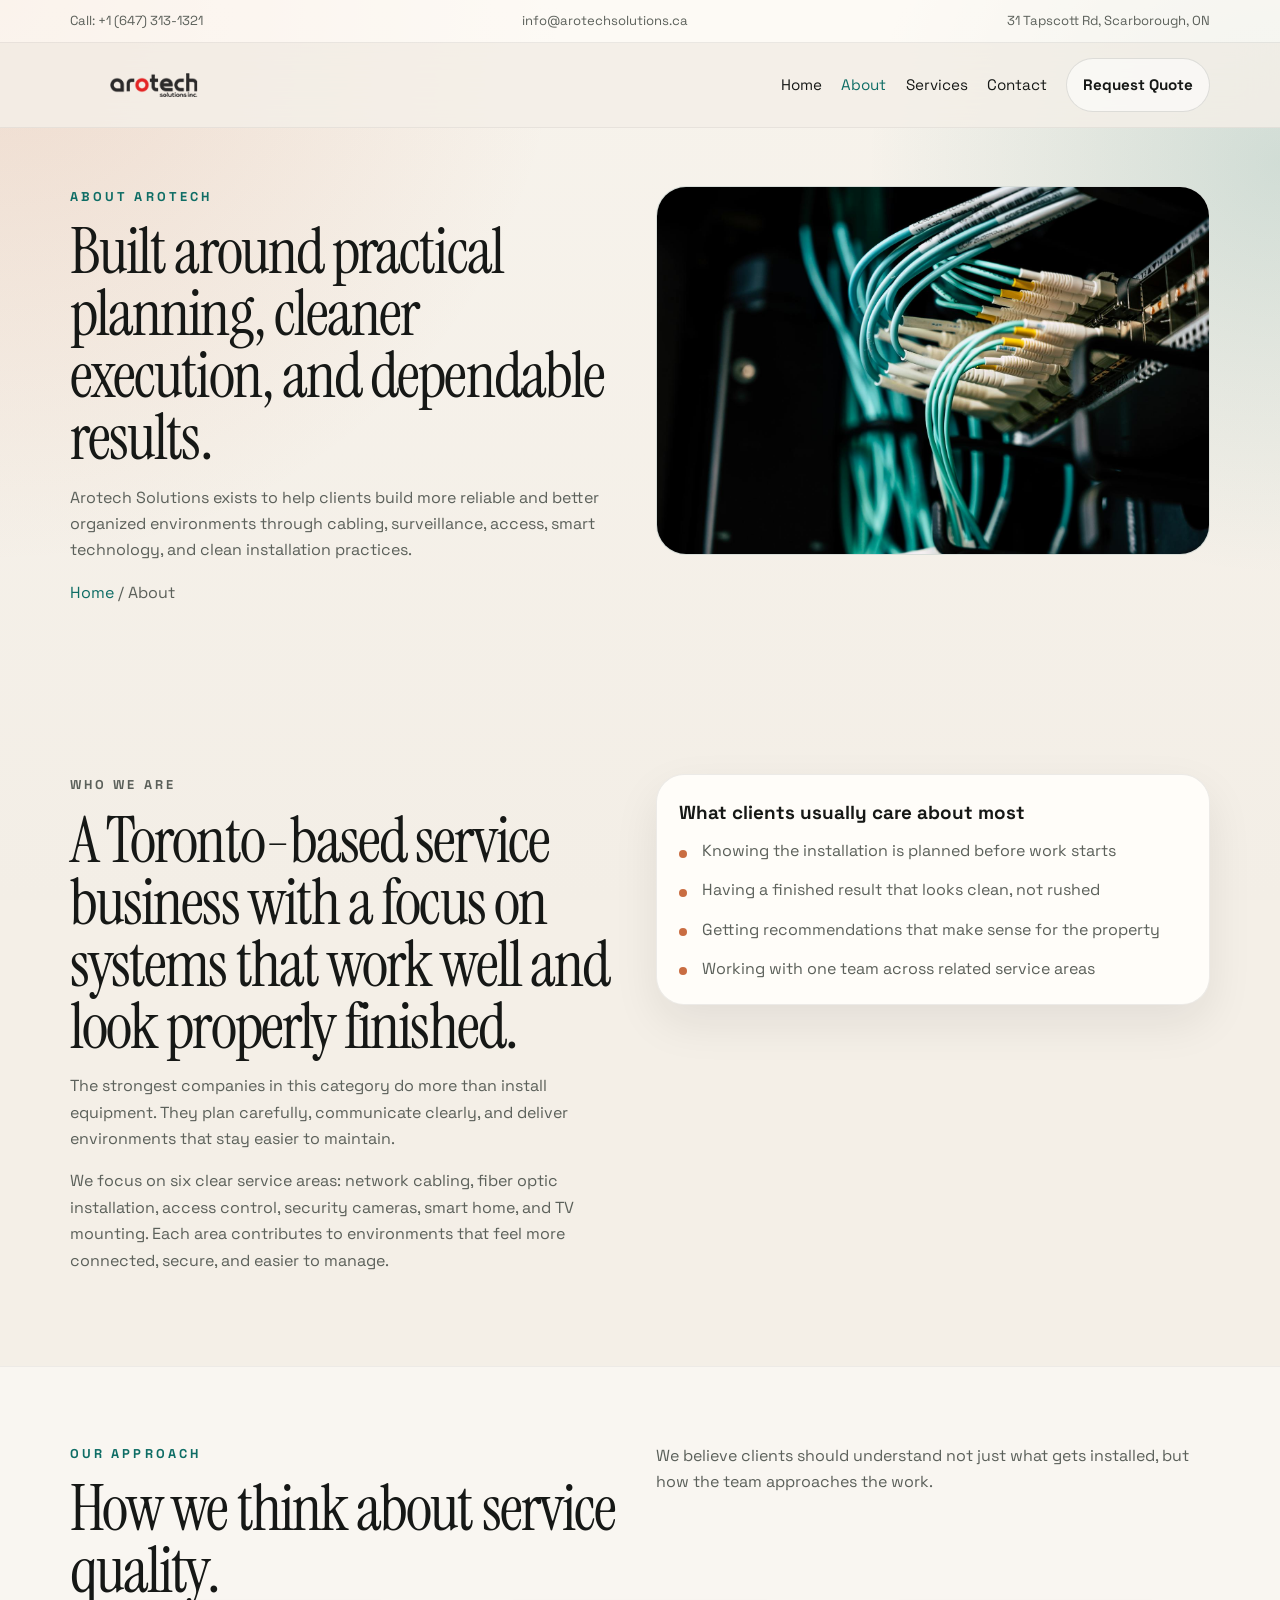
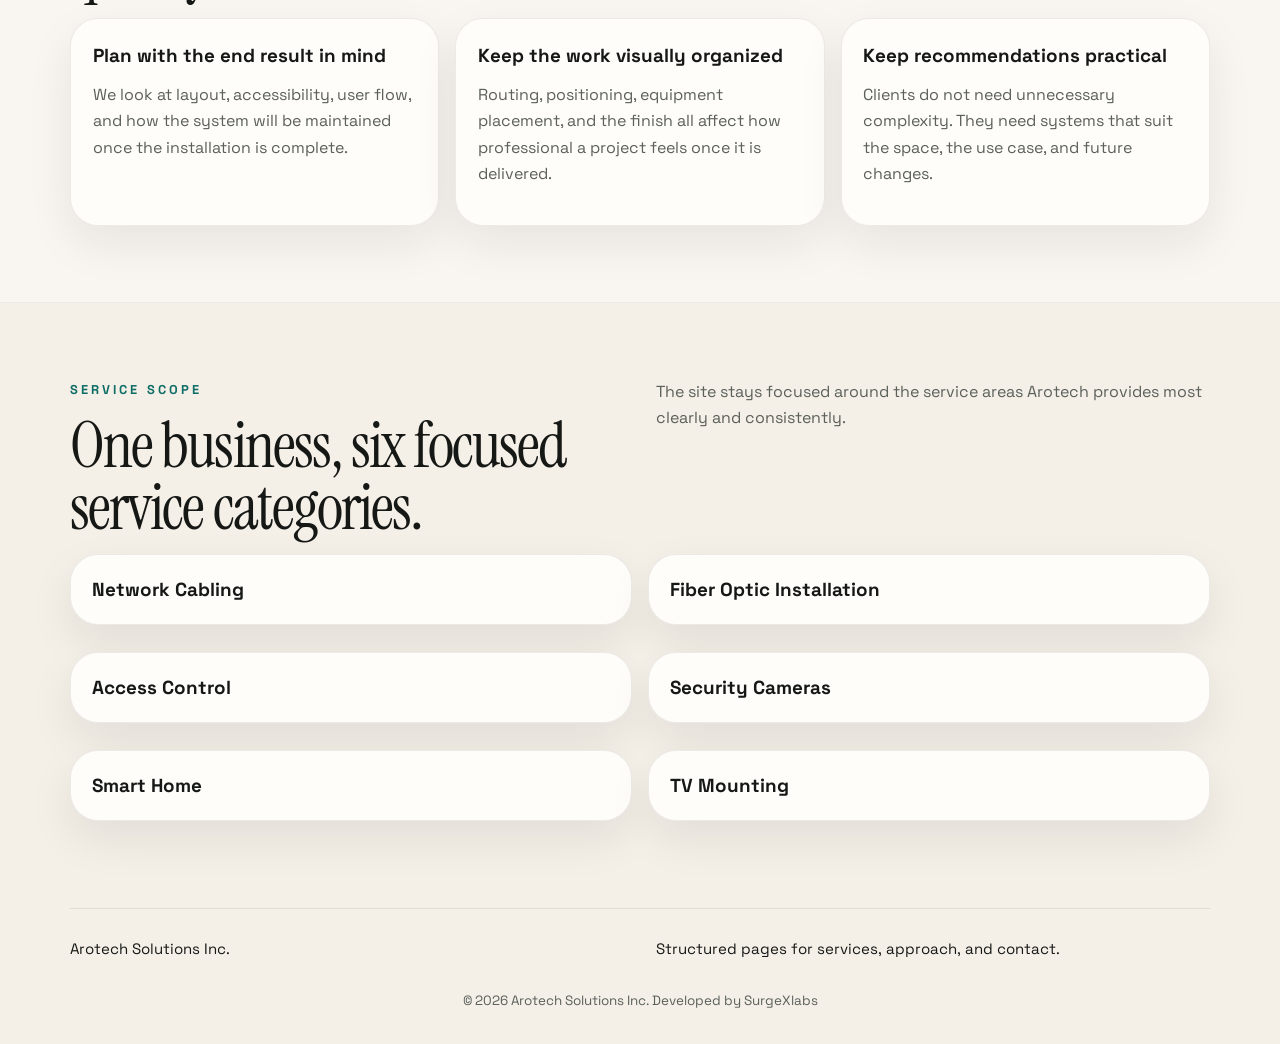
==== about.html @ 716cf745 "Initial site publish" ====
<!DOCTYPE html>
<html lang="en">
<head>
    <meta charset="UTF-8">
    <meta name="viewport" content="width=device-width, initial-scale=1.0">
    <title>About | Arotech Solutions</title>
    <meta name="description" content="Learn about Arotech Solutions, our service approach, and how we deliver structured cabling, security, and smart installation solutions.">
    <link rel="icon" href="/assets/images/favicon.svg" type="image/svg+xml">
    <link rel="preconnect" href="https://fonts.googleapis.com">
    <link rel="preconnect" href="https://fonts.gstatic.com" crossorigin>
    <link href="https://fonts.googleapis.com/css2?family=Instrument+Serif:ital@0;1&family=Space+Grotesk:wght@400;500;700&display=swap" rel="stylesheet">
    <link rel="stylesheet" href="/assets/css/styles.css">
</head>
<body>
    <div class="site-bg" aria-hidden="true"></div>
    <div class="utility-bar">
        <div class="container utility-row">
            <a href="tel:+16473131321">Call: +1 (647) 313-1321</a>
            <a href="mailto:info@arotechsolutions.ca">info@arotechsolutions.ca</a>
            <span>31 Tapscott Rd, Scarborough, ON</span>
        </div>
    </div>
    <header class="site-header">
        <div class="container header-row">
            <a class="brand" href="/index.html"><img src="/assets/images/logo.png" alt="Arotech Solutions logo"></a>
            <button class="nav-toggle" type="button" aria-expanded="false" aria-controls="site-nav" aria-label="Toggle navigation"><span></span><span></span></button>
            <nav class="site-nav" id="site-nav">
                <a href="/index.html">Home</a>
                <a href="/about.html" aria-current="page">About</a>
                <a href="/services.html">Services</a>
                <a href="/contact.html">Contact</a>
                <a class="button button-small button-ghost" href="tel:+16473131321">Request Quote</a>
            </nav>
        </div>
    </header>
    <main>
        <section class="page-hero section reveal">
            <div class="container page-hero-grid">
                <div>
                    <p class="eyebrow">About Arotech</p>
                    <h1>Built around practical planning, cleaner execution, and dependable results.</h1>
                    <p class="hero-text">Arotech Solutions exists to help clients build more reliable and better organized environments through cabling, surveillance, access, smart technology, and clean installation practices.</p>
                    <p class="breadcrumb"><a href="/index.html">Home</a> / About</p>
                </div>
                <figure class="page-hero-media reveal-card">
                    <img src="/assets/images/hero-network.jpg" alt="Technician environment showing structured network hardware">
                </figure>
            </div>
        </section>

        <section class="section reveal">
            <div class="container detail-grid">
                <div class="content-block">
                    <p class="eyebrow">Who We Are</p>
                    <h2>A Toronto-based service business with a focus on systems that work well and look properly finished.</h2>
                    <p>
                        The strongest companies in this category do more than install equipment. They plan carefully, communicate clearly, and deliver environments that stay easier to maintain.
                    </p>
                    <p>
                        We focus on six clear service areas: network cabling, fiber optic installation, access control, security cameras, smart home, and TV mounting.
                        Each area contributes to environments that feel more connected, secure, and easier to manage.
                    </p>
                </div>
                <div class="stack-card reveal-card">
                    <h3>What clients usually care about most</h3>
                    <ul class="checklist">
                        <li>Knowing the installation is planned before work starts</li>
                        <li>Having a finished result that looks clean, not rushed</li>
                        <li>Getting recommendations that make sense for the property</li>
                        <li>Working with one team across related service areas</li>
                    </ul>
                </div>
            </div>
        </section>

        <section class="section section-alt reveal">
            <div class="container section-head">
                <div>
                    <p class="eyebrow">Our Approach</p>
                    <h2>How we think about service quality.</h2>
                </div>
                <p>
                    We believe clients should understand not just what gets installed, but how the team approaches the work.
                </p>
            </div>
            <div class="container info-grid three-col">
                <article class="info-card reveal-card">
                    <h3>Plan with the end result in mind</h3>
                    <p>We look at layout, accessibility, user flow, and how the system will be maintained once the installation is complete.</p>
                </article>
                <article class="info-card reveal-card">
                    <h3>Keep the work visually organized</h3>
                    <p>Routing, positioning, equipment placement, and the finish all affect how professional a project feels once it is delivered.</p>
                </article>
                <article class="info-card reveal-card">
                    <h3>Keep recommendations practical</h3>
                    <p>Clients do not need unnecessary complexity. They need systems that suit the space, the use case, and future changes.</p>
                </article>
            </div>
        </section>

        <section class="section reveal">
            <div class="container section-head">
                <div>
                    <p class="eyebrow">Service Scope</p>
                    <h2>One business, six focused service categories.</h2>
                </div>
                <p>
                    The site stays focused around the service areas Arotech provides most clearly and consistently.
                </p>
            </div>
            <div class="container service-links-grid">
                <a class="mini-link-card reveal-card" href="/services/network-cabling.html">Network Cabling</a>
                <a class="mini-link-card reveal-card" href="/services/fiber-optic-installation.html">Fiber Optic Installation</a>
                <a class="mini-link-card reveal-card" href="/services/access-control.html">Access Control</a>
                <a class="mini-link-card reveal-card" href="/services/security-cameras.html">Security Cameras</a>
                <a class="mini-link-card reveal-card" href="/services/smart-home.html">Smart Home</a>
                <a class="mini-link-card reveal-card" href="/services/tv-mounting.html">TV Mounting</a>
            </div>
        </section>
    </main>
    <footer class="site-footer">
        <div class="container footer-row">
            <p>Arotech Solutions Inc.</p>
            <p>Structured pages for services, approach, and contact.</p>
        </div>
        <p class="footer-credit">&copy; <span id="year"></span> Arotech Solutions Inc. Developed by <a href="https://surgexlabs.ca/" target="_blank" rel="noreferrer">SurgeXlabs</a></p>
    </footer>
    <script src="/assets/js/main.js"></script>
</body>
</html>
---- assets/css/styles.css ----
:root {
    --bg: #f4efe7;
    --surface: rgba(255, 255, 255, 0.82);
    --surface-strong: #fffdf9;
    --ink: #161816;
    --muted: #5b605a;
    --line: rgba(22, 24, 22, 0.08);
    --accent: #0e6d65;
    --accent-soft: #d8ebe7;
    --accent-warm: #c96d42;
    --shadow: 0 18px 46px rgba(25, 29, 28, 0.08);
    --radius: 28px;
    --container: min(1140px, calc(100% - 2rem));
}

* {
    box-sizing: border-box;
}

html {
    scroll-behavior: smooth;
}

body {
    margin: 0;
    font-family: "Space Grotesk", sans-serif;
    background: var(--bg);
    color: var(--ink);
    line-height: 1.65;
}

img,
video {
    display: block;
    max-width: 100%;
}

a {
    color: inherit;
    text-decoration: none;
}

p,
h1,
h2,
h3 {
    margin-top: 0;
}

figure {
    margin: 0;
}

.site-bg {
    position: fixed;
    inset: 0;
    z-index: -1;
    background:
        radial-gradient(circle at top left, rgba(201, 109, 66, 0.18), transparent 36%),
        radial-gradient(circle at right 18%, rgba(14, 109, 101, 0.16), transparent 28%),
        linear-gradient(180deg, #f7f3ec 0%, #f3eee6 100%);
}

.utility-bar {
    border-bottom: 1px solid var(--line);
    background: rgba(255, 253, 248, 0.72);
}

.utility-row {
    display: flex;
    align-items: center;
    justify-content: space-between;
    gap: 1rem;
    min-height: 42px;
    font-size: 0.82rem;
    color: var(--muted);
}

.container {
    width: var(--container);
    margin: 0 auto;
}

.section {
    padding: 4.75rem 0;
}

.section-alt {
    background: rgba(255, 255, 255, 0.42);
    border-top: 1px solid rgba(22, 24, 22, 0.05);
    border-bottom: 1px solid rgba(22, 24, 22, 0.05);
}

.eyebrow {
    margin-bottom: 0.9rem;
    font-size: 0.8rem;
    font-weight: 700;
    letter-spacing: 0.24em;
    text-transform: uppercase;
    color: var(--accent);
}

.site-header {
    position: sticky;
    top: 0;
    z-index: 25;
    backdrop-filter: blur(18px);
    background: rgba(244, 239, 231, 0.84);
    border-bottom: 1px solid rgba(22, 24, 22, 0.06);
}

.header-row {
    display: flex;
    align-items: center;
    justify-content: space-between;
    gap: 1rem;
    min-height: 84px;
}

.brand {
    max-width: 168px;
}

.site-nav {
    display: flex;
    align-items: center;
    gap: 1.2rem;
    font-size: 0.95rem;
}

.site-nav a[aria-current="page"]:not(.button),
.site-nav a:not(.button):hover {
    color: var(--accent);
}

.nav-toggle {
    display: none;
    width: 48px;
    height: 48px;
    padding: 0;
    border: 1px solid var(--line);
    border-radius: 16px;
    background: var(--surface-strong);
    cursor: pointer;
}

.nav-toggle span {
    display: block;
    width: 18px;
    height: 2px;
    margin: 6px auto;
    background: var(--ink);
}

.button {
    display: inline-flex;
    align-items: center;
    justify-content: center;
    min-height: 50px;
    padding: 0.85rem 1.25rem;
    border: 1px solid transparent;
    border-radius: 999px;
    background: var(--ink);
    color: #fff;
    font-weight: 700;
    transition: transform 0.2s ease, background 0.2s ease, border-color 0.2s ease;
}

.button:hover {
    transform: translateY(-1px);
}

.button-ghost {
    background: rgba(255, 255, 255, 0.55);
    color: var(--ink);
    border-color: rgba(22, 24, 22, 0.12);
}

.button-small {
    min-height: 44px;
    padding-inline: 1rem;
}

.text-link {
    display: inline-flex;
    align-items: center;
    gap: 0.35rem;
    font-weight: 700;
    color: var(--accent);
}

.text-link::after {
    content: ">";
    font-size: 0.9rem;
}

.hero,
.page-hero {
    padding-top: 3.6rem;
}

.hero-grid,
.page-hero-grid,
.detail-grid,
.video-grid,
.form-layout,
.section-head,
.footer-row {
    display: grid;
    grid-template-columns: repeat(2, minmax(0, 1fr));
    gap: 2rem;
    align-items: start;
}

.home-hero-grid {
    align-items: stretch;
}

.hero-copy h1,
.page-hero h1,
.section-head h2,
.content-block h2,
.contact-card h2,
.video-grid h2 {
    font-family: "Instrument Serif", serif;
    font-weight: 400;
    line-height: 0.97;
    letter-spacing: -0.03em;
}

.hero-copy h1 {
    margin-bottom: 1.1rem;
    font-size: clamp(3.2rem, 8vw, 6.4rem);
    max-width: 11ch;
}

.page-hero h1,
.section-head h2,
.content-block h2,
.contact-card h2,
.video-grid h2 {
    margin-bottom: 0.95rem;
    font-size: clamp(2.3rem, 5vw, 4.2rem);
}

.hero-text,
.section-head > p,
.content-block p,
.stack-card p,
.signal-card span,
.signal-card p,
.trust-card p,
.info-card p,
.faq-card p,
.contact-card p,
.breadcrumb,
.video-grid p {
    color: var(--muted);
}

.hero-actions {
    display: flex;
    flex-wrap: wrap;
    gap: 0.9rem;
    margin-bottom: 2rem;
}

.hero-points,
.checklist {
    display: grid;
    gap: 0.8rem;
    padding: 0;
    margin: 0;
    list-style: none;
}

.hero-points li,
.checklist li {
    position: relative;
    padding-left: 1.45rem;
    color: var(--muted);
}

.hero-points li::before,
.checklist li::before {
    content: "";
    position: absolute;
    top: 0.72rem;
    left: 0;
    width: 8px;
    height: 8px;
    border-radius: 50%;
    background: var(--accent-warm);
}

.hero-panel,
.stack-card,
.signal-card,
.trust-card,
.service-card,
.process-card,
.video-card,
.info-card,
.faq-card,
.contact-card,
.contact-form,
.mini-link-card {
    border: 1px solid rgba(22, 24, 22, 0.08);
    border-radius: var(--radius);
    background: var(--surface-strong);
    box-shadow: var(--shadow);
}

.hero-panel {
    display: grid;
    gap: 1rem;
    padding: 1rem;
    background: linear-gradient(180deg, rgba(255, 255, 255, 0.68), rgba(255, 255, 255, 0.38));
}

.hero-highlight {
    display: grid;
    gap: 0.85rem;
    padding: 1.25rem 1.35rem;
    border: 1px solid rgba(22, 24, 22, 0.08);
    border-radius: var(--radius);
    background: rgba(255, 253, 248, 0.92);
}

.hero-highlight-label {
    margin-bottom: 0;
    font-size: 0.78rem;
    font-weight: 700;
    letter-spacing: 0.14em;
    text-transform: uppercase;
    color: var(--accent);
}

.hero-highlight h3 {
    margin-bottom: 0;
    font-size: 1.3rem;
    line-height: 1.3;
}

.hero-highlight-meta {
    display: flex;
    align-items: center;
    justify-content: space-between;
    gap: 1rem;
    color: var(--muted);
    font-size: 0.95rem;
}

.hero-visual,
.page-hero-media {
    overflow: hidden;
    border-radius: calc(var(--radius) + 2px);
    border: 1px solid rgba(22, 24, 22, 0.08);
    background: #e9efe9;
}

.hero-visual img,
.page-hero-media img,
.page-hero-media video {
    width: 100%;
    height: 100%;
    min-height: 360px;
    object-fit: cover;
}

.hero-photo-frame {
    position: relative;
}

.hero-photo-frame::after {
    content: "";
    position: absolute;
    inset: 0;
    background: linear-gradient(180deg, rgba(20, 25, 25, 0.04) 0%, rgba(20, 25, 25, 0.35) 100%);
}

.hero-photo-frame figcaption {
    position: absolute;
    left: 1.2rem;
    right: 1.2rem;
    bottom: 1rem;
    z-index: 1;
    padding: 0.9rem 1rem;
    border-radius: 18px;
    background: rgba(255, 253, 248, 0.9);
    font-weight: 500;
}

.hero-stat-grid,
.trust-grid,
.process-grid,
.info-grid,
.faq-grid,
.service-links-grid {
    display: grid;
    gap: 1rem;
}

.hero-stat-grid {
    grid-template-columns: repeat(3, minmax(0, 1fr));
}

.trust-grid {
    grid-template-columns: repeat(3, minmax(0, 1fr));
}

.process-grid,
.info-grid.three-col,
.faq-grid,
.service-links-grid,
.info-grid.three-col {
    grid-template-columns: repeat(3, minmax(0, 1fr));
}

.service-links-grid {
    grid-template-columns: repeat(2, minmax(0, 1fr));
}

.signal-card,
.trust-card,
.process-card,
.info-card,
.faq-card,
.stack-card {
    padding: 1.35rem;
}

.signal-card strong {
    display: block;
    margin-bottom: 0.2rem;
    font-size: 1.75rem;
}

.signal-card-primary {
    background: #fff9f0;
}

.signal-card-accent {
    background: var(--accent-soft);
}

.signal-card-dark {
    background: #1a2020;
    color: #fff;
}

.signal-card-dark p,
.signal-card-dark span {
    color: rgba(255, 255, 255, 0.78);
}

.services-grid {
    display: grid;
    grid-template-columns: repeat(3, minmax(0, 1fr));
    gap: 1rem;
    margin-top: 2rem;
}

.services-grid-six {
    grid-template-columns: repeat(3, minmax(0, 1fr));
}

.service-card {
    display: grid;
    align-content: start;
    gap: 0.85rem;
    overflow: hidden;
    padding: 1.35rem;
}

.service-media {
    margin: -1.35rem -1.35rem 0;
    overflow: hidden;
    border-bottom: 1px solid rgba(22, 24, 22, 0.08);
}

.service-media img {
    width: 100%;
    height: 230px;
    object-fit: cover;
    transition: transform 0.45s ease;
}

.service-card:hover .service-media img {
    transform: scale(1.04);
}

.service-card span,
.process-card span {
    display: inline-flex;
    width: fit-content;
    padding: 0.35rem 0.65rem;
    border-radius: 999px;
    background: rgba(22, 24, 22, 0.06);
    font-size: 0.78rem;
    font-weight: 700;
    letter-spacing: 0.08em;
    text-transform: uppercase;
}

.service-card h3,
.trust-card h3,
.info-card h3,
.faq-card h3,
.process-card h3,
.stack-card h3,
.mini-link-card {
    margin-bottom: 0.65rem;
    font-size: 1.18rem;
}

.video-card {
    overflow: hidden;
    padding: 0;
}

.video-card video {
    width: 100%;
    min-height: 100%;
    background: #000;
}

.mini-link-card {
    padding: 1.2rem 1.3rem;
    font-weight: 700;
}

.mini-link-card:hover {
    color: var(--accent);
}

.breadcrumb a {
    color: var(--accent);
}

.contact-card {
    display: grid;
    grid-template-columns: minmax(0, 1.15fr) minmax(280px, 0.85fr);
    gap: 1.5rem;
    padding: 2rem;
    background: linear-gradient(135deg, #fffdf8, #eef7f4);
}

.contact-actions,
.contact-stack {
    display: grid;
    align-content: start;
    gap: 0.9rem;
}

.form-layout {
    align-items: start;
}

.contact-form {
    display: grid;
    gap: 1rem;
    padding: 1.4rem;
}

.contact-form label {
    display: grid;
    gap: 0.45rem;
    font-weight: 500;
}

.contact-form input,
.contact-form select,
.contact-form textarea {
    width: 100%;
    padding: 0.9rem 1rem;
    border: 1px solid rgba(22, 24, 22, 0.12);
    border-radius: 16px;
    background: #fff;
    font: inherit;
}

.site-footer {
    padding: 0 0 2rem;
}

.footer-row {
    padding-top: 1.75rem;
    padding-bottom: 0.85rem;
    border-top: 1px solid rgba(22, 24, 22, 0.08);
    font-size: 0.94rem;
    grid-template-columns: repeat(2, minmax(0, 1fr));
}

.footer-credit {
    width: var(--container);
    margin: 0 auto;
    text-align: center;
    font-size: 0.84rem;
    color: var(--muted);
}

.reveal,
.reveal-card {
    opacity: 0;
    transform: translateY(24px);
    transition: opacity 0.7s ease, transform 0.7s ease;
}

.reveal-card {
    transition-delay: 0.08s;
}

.is-visible {
    opacity: 1;
    transform: translateY(0);
}

.hero-panel,
.signal-card,
.hero-highlight,
.trust-card,
.service-card,
.process-card,
.video-card,
.info-card,
.faq-card,
.stack-card,
.contact-card,
.contact-form,
.mini-link-card,
.page-hero-media {
    transition: transform 0.25s ease, box-shadow 0.25s ease, border-color 0.25s ease;
}

.hero-panel:hover,
.signal-card:hover,
.hero-highlight:hover,
.trust-card:hover,
.service-card:hover,
.process-card:hover,
.video-card:hover,
.info-card:hover,
.faq-card:hover,
.stack-card:hover,
.contact-card:hover,
.contact-form:hover,
.mini-link-card:hover,
.page-hero-media:hover {
    transform: translateY(-4px);
    box-shadow: 0 22px 55px rgba(25, 29, 28, 0.11);
    border-color: rgba(14, 109, 101, 0.18);
}

@media (max-width: 980px) {
    .hero-grid,
    .page-hero-grid,
    .detail-grid,
    .video-grid,
    .form-layout,
    .section-head,
    .contact-card {
        grid-template-columns: 1fr;
    }

    .hero-stat-grid,
    .trust-grid,
    .info-grid.three-col,
    .faq-grid,
    .service-links-grid {
        grid-template-columns: repeat(2, minmax(0, 1fr));
    }

    .hero-highlight-meta {
        align-items: flex-start;
        flex-direction: column;
    }

    .services-grid,
    .services-grid-six,
    .process-grid {
        grid-template-columns: repeat(2, minmax(0, 1fr));
    }

    .site-nav {
        position: absolute;
        top: calc(100% + 0.75rem);
        right: 1rem;
        left: 1rem;
        display: grid;
        gap: 0.75rem;
        padding: 1rem;
        border: 1px solid rgba(22, 24, 22, 0.08);
        border-radius: 24px;
        background: rgba(255, 253, 248, 0.96);
        box-shadow: var(--shadow);
        opacity: 0;
        visibility: hidden;
        transform: translateY(-10px);
        transition: opacity 0.2s ease, visibility 0.2s ease, transform 0.2s ease;
    }

    .site-nav.is-open {
        opacity: 1;
        visibility: visible;
        transform: translateY(0);
    }

    .nav-toggle {
        display: inline-block;
    }
}

@media (max-width: 720px) {
    .section {
        padding: 3.5rem 0;
    }

    .hero-copy h1 {
        max-width: none;
        font-size: clamp(2.8rem, 15vw, 4.4rem);
    }

    .utility-row {
        flex-direction: column;
        align-items: flex-start;
        justify-content: center;
        padding: 0.45rem 0;
    }

    .services-grid,
    .services-grid-six,
    .process-grid,
    .trust-grid,
    .info-grid.three-col,
    .faq-grid,
    .service-links-grid,
    .hero-stat-grid {
        grid-template-columns: 1fr;
    }

    .brand {
        max-width: 144px;
    }

    .header-row {
        min-height: 76px;
    }

    .hero-visual img,
    .page-hero-media img,
    .page-hero-media video {
        min-height: 300px;
    }

    .hero-highlight {
        padding: 1rem 1.1rem;
    }

    .contact-card {
        padding: 1.4rem;
    }

    .footer-row {
        grid-template-columns: 1fr;
    }
}

@media (prefers-reduced-motion: reduce) {
    html {
        scroll-behavior: auto;
    }

    *,
    *::before,
    *::after {
        animation-duration: 0.01ms !important;
        animation-iteration-count: 1 !important;
        transition-duration: 0.01ms !important;
    }

    .reveal,
    .reveal-card {
        opacity: 1;
        transform: none;
    }
}
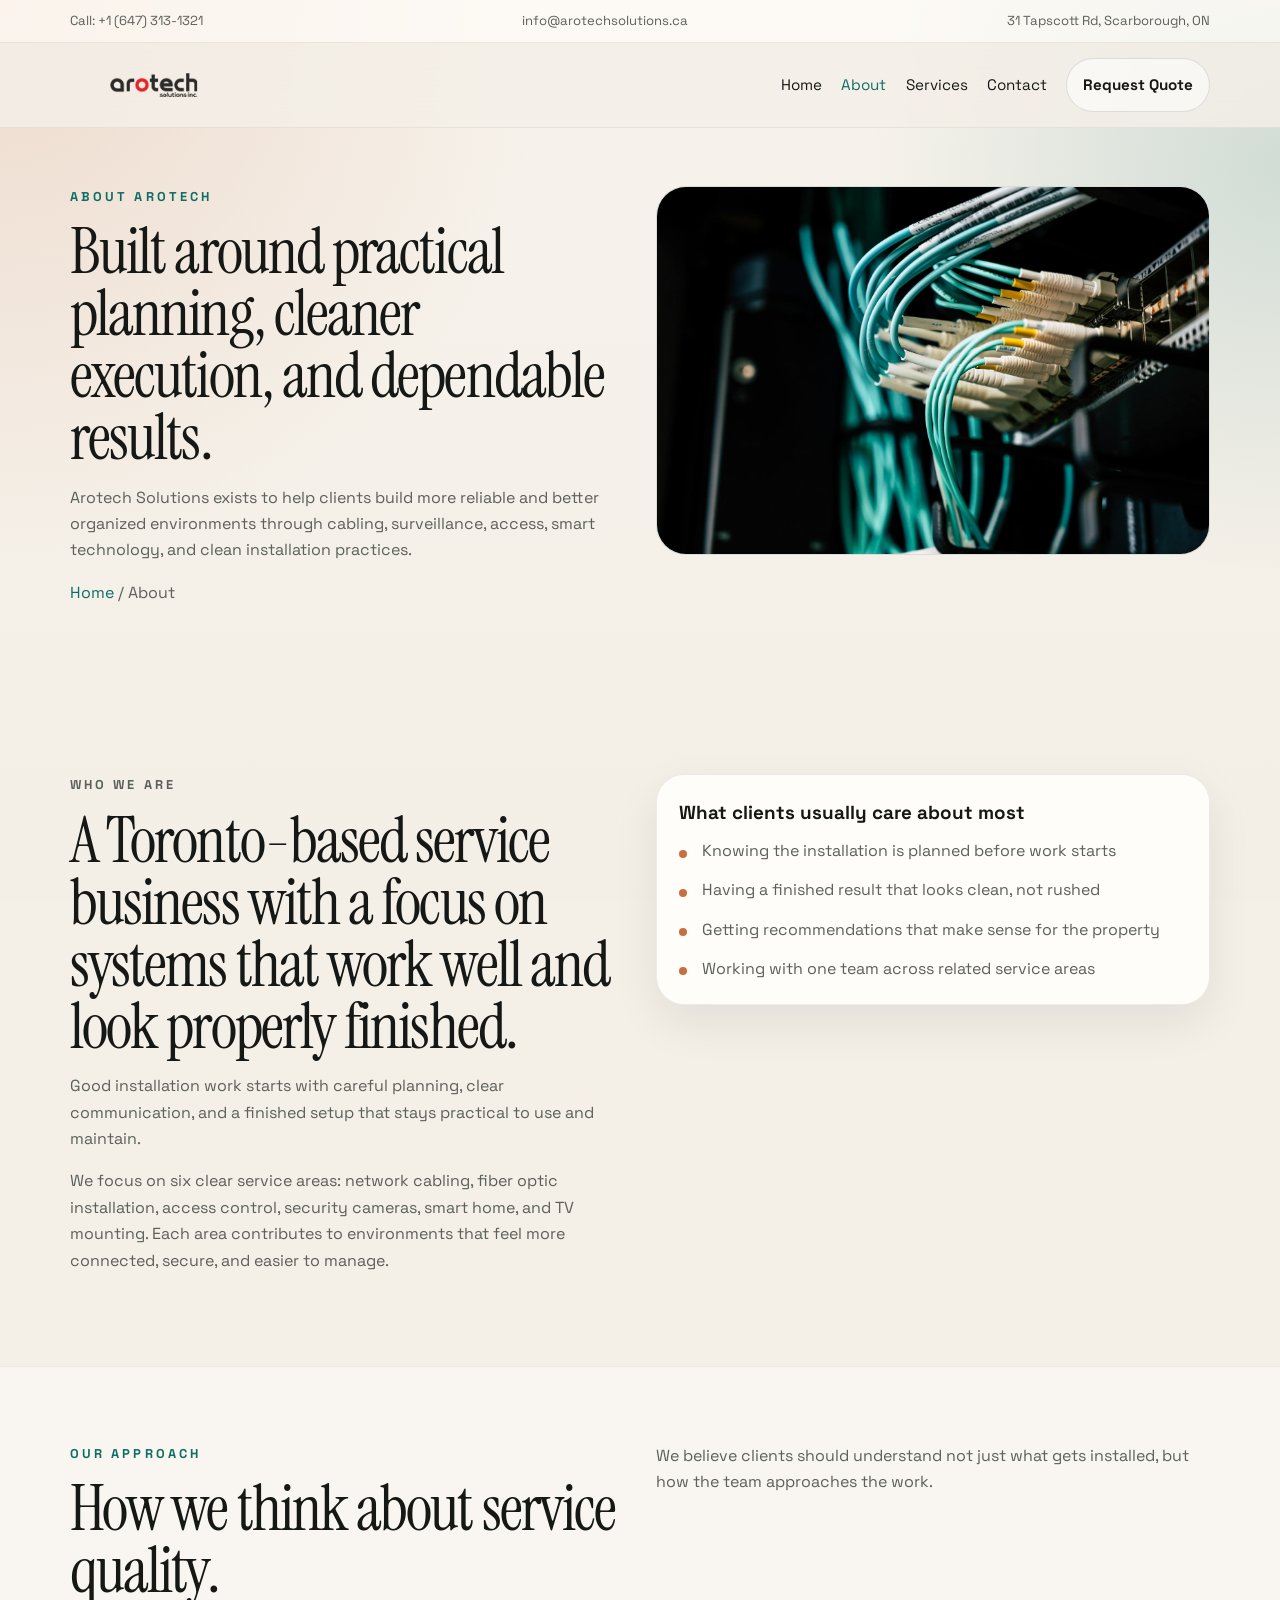
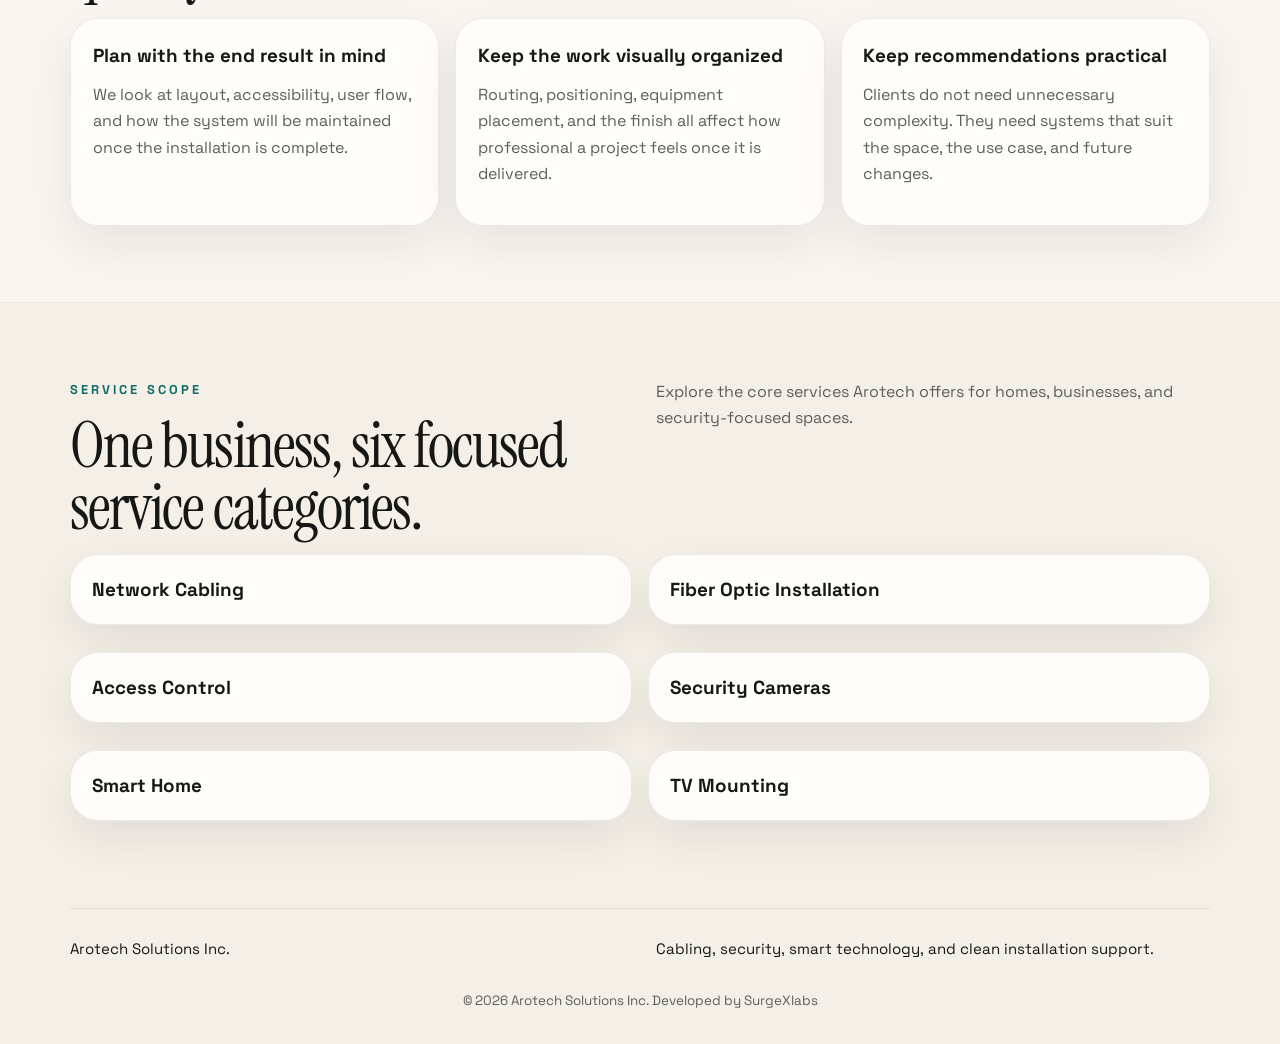
==== commit e287295d: "Refine customer-facing website copy" ====
--- a/about.html
+++ b/about.html
@@ -54,7 +54,7 @@
                     <p class="eyebrow">Who We Are</p>
                     <h2>A Toronto-based service business with a focus on systems that work well and look properly finished.</h2>
                     <p>
-                        The strongest companies in this category do more than install equipment. They plan carefully, communicate clearly, and deliver environments that stay easier to maintain.
+                        Good installation work starts with careful planning, clear communication, and a finished setup that stays practical to use and maintain.
                     </p>
                     <p>
                         We focus on six clear service areas: network cabling, fiber optic installation, access control, security cameras, smart home, and TV mounting.
@@ -106,7 +106,7 @@
                     <h2>One business, six focused service categories.</h2>
                 </div>
                 <p>
-                    The site stays focused around the service areas Arotech provides most clearly and consistently.
+                    Explore the core services Arotech offers for homes, businesses, and security-focused spaces.
                 </p>
             </div>
             <div class="container service-links-grid">
@@ -122,7 +122,7 @@
     <footer class="site-footer">
         <div class="container footer-row">
             <p>Arotech Solutions Inc.</p>
-            <p>Structured pages for services, approach, and contact.</p>
+            <p>Cabling, security, smart technology, and clean installation support.</p>
         </div>
         <p class="footer-credit">&copy; <span id="year"></span> Arotech Solutions Inc. Developed by <a href="https://surgexlabs.ca/" target="_blank" rel="noreferrer">SurgeXlabs</a></p>
     </footer>
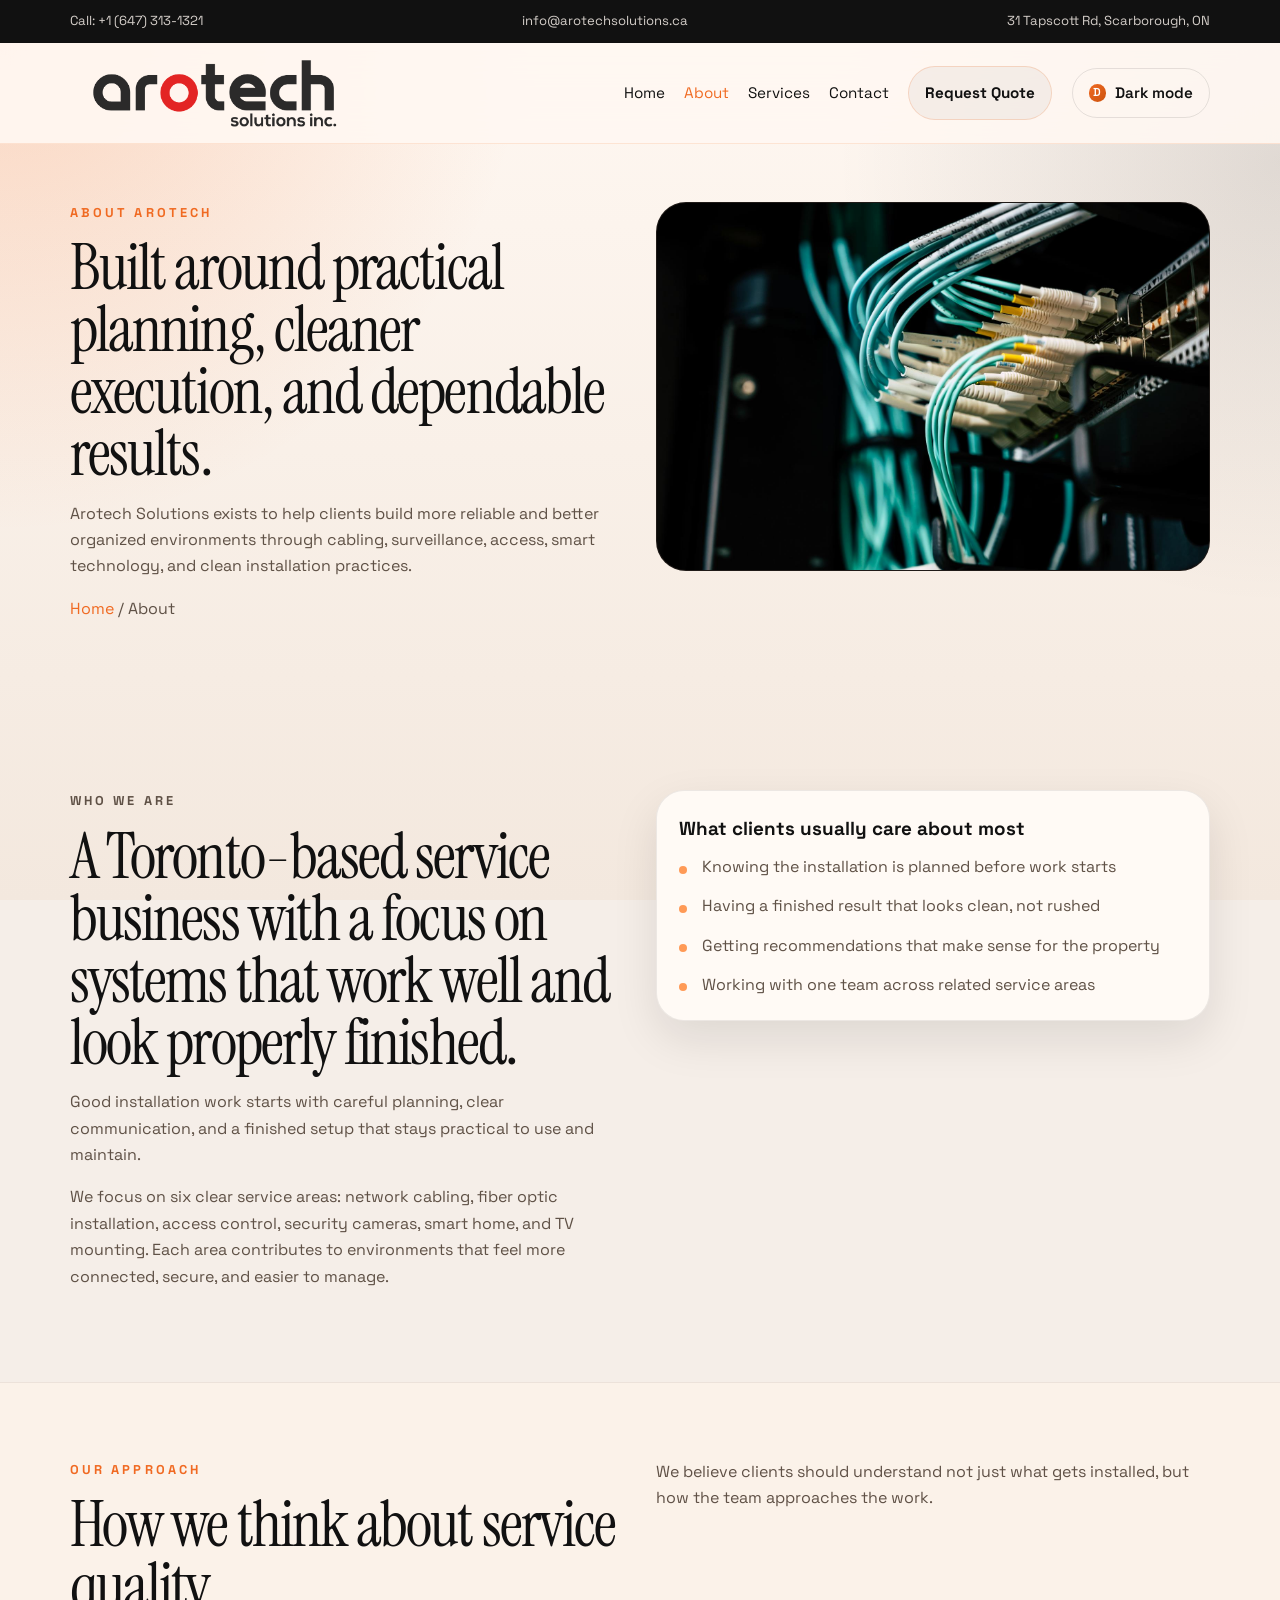
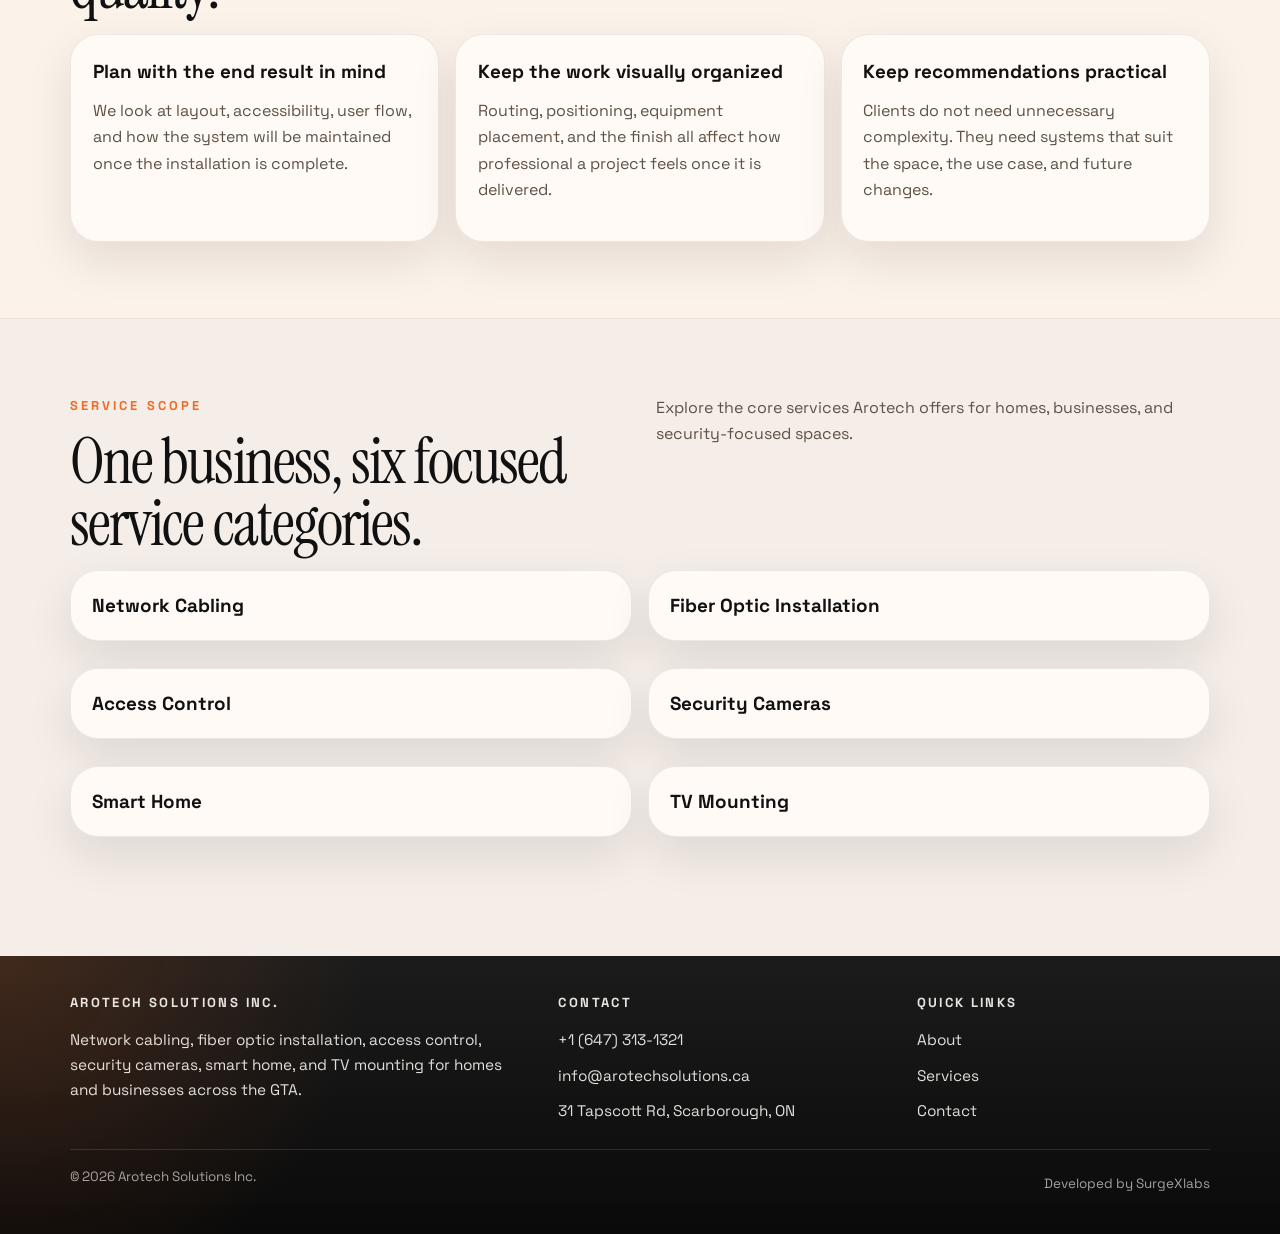
==== commit 68abab4e: "Pre-launch audit: new logo, content fixes, form improvements" ====
--- a/about.html
+++ b/about.html
@@ -22,7 +22,7 @@
     </div>
     <header class="site-header">
         <div class="container header-row">
-            <a class="brand" href="/index.html"><img src="/assets/images/logo.png" alt="Arotech Solutions logo"></a>
+            <a class="brand" href="/index.html" aria-label="Arotech Solutions home"><img src="/assets/images/arotech%20cropped%20png.png" alt="Arotech Solutions logo" data-light-src="/assets/images/arotech%20cropped%20png.png" data-dark-src="/assets/images/arotech%20black%20jpeg.png"></a>
             <button class="nav-toggle" type="button" aria-expanded="false" aria-controls="site-nav" aria-label="Toggle navigation"><span></span><span></span></button>
             <nav class="site-nav" id="site-nav">
                 <a href="/index.html">Home</a>
@@ -120,11 +120,28 @@
         </section>
     </main>
     <footer class="site-footer">
-        <div class="container footer-row">
-            <p>Arotech Solutions Inc.</p>
-            <p>Cabling, security, smart technology, and clean installation support.</p>
+        <div class="container footer-shell">
+            <div class="footer-brand-block">
+                <p class="footer-title">Arotech Solutions Inc.</p>
+                <p>Network cabling, fiber optic installation, access control, security cameras, smart home, and TV mounting for homes and businesses across the GTA.</p>
+            </div>
+            <div class="footer-block">
+                <p class="footer-heading">Contact</p>
+                <a href="tel:+16473131321">+1 (647) 313-1321</a>
+                <a href="mailto:info@arotechsolutions.ca">info@arotechsolutions.ca</a>
+                <span>31 Tapscott Rd, Scarborough, ON</span>
+            </div>
+            <div class="footer-block">
+                <p class="footer-heading">Quick Links</p>
+                <a href="/about.html">About</a>
+                <a href="/services.html">Services</a>
+                <a href="/contact.html">Contact</a>
+            </div>
         </div>
-        <p class="footer-credit">&copy; <span id="year"></span> Arotech Solutions Inc. Developed by <a href="https://surgexlabs.ca/" target="_blank" rel="noreferrer">SurgeXlabs</a></p>
+        <div class="container footer-bottom">
+            <p>&copy; <span id="year"></span> Arotech Solutions Inc.</p>
+            <p class="footer-credit">Developed by <a href="https://surgexlabs.ca/" target="_blank" rel="noreferrer">SurgeXlabs</a></p>
+        </div>
     </footer>
     <script src="/assets/js/main.js"></script>
 </body>
--- a/assets/css/styles.css
+++ b/assets/css/styles.css
@@ -1,16 +1,95 @@
 :root {
-    --bg: #f4efe7;
-    --surface: rgba(255, 255, 255, 0.82);
-    --surface-strong: #fffdf9;
-    --ink: #161816;
-    --muted: #5b605a;
-    --line: rgba(22, 24, 22, 0.08);
-    --accent: #0e6d65;
-    --accent-soft: #d8ebe7;
-    --accent-warm: #c96d42;
-    --shadow: 0 18px 46px rgba(25, 29, 28, 0.08);
+    --bg: #f5eee8;
+    --surface: rgba(255, 248, 242, 0.84);
+    --surface-strong: #fffaf5;
+    --surface-alt: rgba(255, 244, 235, 0.62);
+    --ink: #111111;
+    --muted: #5f5146;
+    --line: rgba(17, 17, 17, 0.1);
+    --accent: #f06a22;
+    --accent-strong: #cc520d;
+    --accent-soft: #ffe2cf;
+    --accent-warm: #ff9a56;
+    --utility-bg: #111111;
+    --utility-text: rgba(255, 248, 242, 0.82);
+    --header-bg: rgba(255, 248, 242, 0.9);
+    --header-border: rgba(240, 106, 34, 0.14);
+    --panel-border: rgba(22, 24, 22, 0.08);
+    --panel-shadow-strong: 0 20px 48px rgba(25, 29, 28, 0.09);
+    --site-bg-1: rgba(240, 106, 34, 0.24);
+    --site-bg-2: rgba(17, 17, 17, 0.12);
+    --site-bg-3-start: #fff8f2;
+    --site-bg-3-end: #f3e8de;
+    --hero-panel-start: rgba(255, 250, 245, 0.9);
+    --hero-panel-end: rgba(255, 237, 222, 0.68);
+    --hero-highlight-start: rgba(255, 248, 242, 0.98);
+    --hero-highlight-end: rgba(255, 230, 212, 0.9);
+    --hero-highlight-stripe-end: #ffb27e;
+    --hero-media-bg: #201b18;
+    --figcaption-bg: rgba(255, 253, 248, 0.9);
+    --signal-primary-bg: #fff4ea;
+    --signal-dark-bg: #171717;
+    --signal-dark-text: rgba(255, 255, 255, 0.78);
+    --tag-bg: rgba(22, 24, 22, 0.06);
+    --input-bg: #fff;
+    --contact-gradient-start: #fffaf5;
+    --contact-gradient-end: #ffe7d6;
+    --footer-bg: radial-gradient(circle at top left, rgba(240, 106, 34, 0.18), transparent 28%), linear-gradient(180deg, rgba(23, 23, 23, 0.98), rgba(10, 10, 10, 1));
+    --footer-text: rgba(255, 251, 245, 0.9);
+    --footer-heading: rgba(255, 251, 245, 0.62);
+    --footer-link: rgba(255, 251, 245, 0.88);
+    --footer-border: rgba(255, 251, 245, 0.12);
+    --nav-panel-bg: rgba(255, 248, 242, 0.98);
+    --nav-toggle-bg: rgba(255, 250, 245, 0.98);
+    --shadow: 0 18px 46px rgba(17, 17, 17, 0.1);
     --radius: 28px;
     --container: min(1140px, calc(100% - 2rem));
+}
+
+body[data-theme="dark"] {
+    --bg: #0f0f11;
+    --surface: rgba(26, 26, 29, 0.86);
+    --surface-strong: #17171a;
+    --surface-alt: rgba(22, 22, 25, 0.78);
+    --ink: #f5eee7;
+    --muted: #bcae9f;
+    --line: rgba(255, 255, 255, 0.1);
+    --accent: #ff8b3d;
+    --accent-strong: #d66217;
+    --accent-soft: rgba(255, 139, 61, 0.14);
+    --accent-warm: #ffab72;
+    --utility-bg: #090909;
+    --utility-text: rgba(245, 238, 231, 0.8);
+    --header-bg: rgba(17, 17, 20, 0.9);
+    --header-border: rgba(255, 139, 61, 0.2);
+    --panel-border: rgba(255, 255, 255, 0.08);
+    --panel-shadow-strong: 0 20px 48px rgba(0, 0, 0, 0.28);
+    --site-bg-1: rgba(255, 139, 61, 0.14);
+    --site-bg-2: rgba(255, 255, 255, 0.06);
+    --site-bg-3-start: #17171a;
+    --site-bg-3-end: #0d0d0f;
+    --hero-panel-start: rgba(26, 26, 30, 0.96);
+    --hero-panel-end: rgba(18, 18, 21, 0.96);
+    --hero-highlight-start: rgba(28, 28, 32, 0.98);
+    --hero-highlight-end: rgba(23, 23, 27, 0.94);
+    --hero-highlight-stripe-end: #ffab72;
+    --hero-media-bg: #0d0d0f;
+    --figcaption-bg: rgba(22, 22, 26, 0.92);
+    --signal-primary-bg: rgba(255, 139, 61, 0.1);
+    --signal-dark-bg: #0c0c0d;
+    --signal-dark-text: rgba(245, 238, 231, 0.72);
+    --tag-bg: rgba(255, 255, 255, 0.08);
+    --input-bg: #111114;
+    --contact-gradient-start: #18181c;
+    --contact-gradient-end: #111114;
+    --footer-bg: radial-gradient(circle at top left, rgba(255, 139, 61, 0.14), transparent 28%), linear-gradient(180deg, rgba(10, 10, 12, 0.98), rgba(5, 5, 6, 1));
+    --footer-text: rgba(245, 238, 231, 0.9);
+    --footer-heading: rgba(245, 238, 231, 0.58);
+    --footer-link: rgba(245, 238, 231, 0.84);
+    --footer-border: rgba(245, 238, 231, 0.1);
+    --nav-panel-bg: rgba(18, 18, 22, 0.98);
+    --nav-toggle-bg: rgba(20, 20, 23, 0.98);
+    --shadow: 0 18px 46px rgba(0, 0, 0, 0.28);
 }
 
 * {
@@ -27,6 +106,7 @@
     background: var(--bg);
     color: var(--ink);
     line-height: 1.65;
+    overflow-x: hidden;
 }
 
 img,
@@ -56,14 +136,14 @@
     inset: 0;
     z-index: -1;
     background:
-        radial-gradient(circle at top left, rgba(201, 109, 66, 0.18), transparent 36%),
-        radial-gradient(circle at right 18%, rgba(14, 109, 101, 0.16), transparent 28%),
-        linear-gradient(180deg, #f7f3ec 0%, #f3eee6 100%);
+        radial-gradient(circle at top left, var(--site-bg-1), transparent 34%),
+        radial-gradient(circle at right 18%, var(--site-bg-2), transparent 30%),
+        linear-gradient(180deg, var(--site-bg-3-start) 0%, var(--site-bg-3-end) 100%);
 }
 
 .utility-bar {
     border-bottom: 1px solid var(--line);
-    background: rgba(255, 253, 248, 0.72);
+    background: var(--utility-bg);
 }
 
 .utility-row {
@@ -73,7 +153,7 @@
     gap: 1rem;
     min-height: 42px;
     font-size: 0.82rem;
-    color: var(--muted);
+    color: var(--utility-text);
 }
 
 .container {
@@ -86,9 +166,9 @@
 }
 
 .section-alt {
-    background: rgba(255, 255, 255, 0.42);
-    border-top: 1px solid rgba(22, 24, 22, 0.05);
-    border-bottom: 1px solid rgba(22, 24, 22, 0.05);
+    background: var(--surface-alt);
+    border-top: 1px solid color-mix(in srgb, var(--line) 65%, transparent);
+    border-bottom: 1px solid color-mix(in srgb, var(--line) 65%, transparent);
 }
 
 .eyebrow {
@@ -105,8 +185,8 @@
     top: 0;
     z-index: 25;
     backdrop-filter: blur(18px);
-    background: rgba(244, 239, 231, 0.84);
-    border-bottom: 1px solid rgba(22, 24, 22, 0.06);
+    background: var(--header-bg);
+    border-bottom: 1px solid var(--header-border);
 }
 
 .header-row {
@@ -114,11 +194,27 @@
     align-items: center;
     justify-content: space-between;
     gap: 1rem;
-    min-height: 84px;
+    min-height: 100px;
 }
 
 .brand {
-    max-width: 168px;
+    display: inline-flex;
+    align-items: center;
+    justify-content: center;
+    flex: 0 0 auto;
+    max-width: 520px;
+}
+
+.brand img {
+    display: block;
+    width: 100%;
+    height: auto;
+    max-height: 80px;
+    object-fit: contain;
+}
+
+body[data-theme="dark"] .brand img {
+    mix-blend-mode: screen;
 }
 
 .site-nav {
@@ -128,8 +224,14 @@
     font-size: 0.95rem;
 }
 
+.site-nav a,
+.theme-toggle {
+    transition: color 0.2s ease, background 0.2s ease, border-color 0.2s ease, box-shadow 0.2s ease;
+}
+
 .site-nav a[aria-current="page"]:not(.button),
-.site-nav a:not(.button):hover {
+.site-nav a:not(.button):hover,
+.site-nav a.theme-toggle:hover {
     color: var(--accent);
 }
 
@@ -140,7 +242,7 @@
     padding: 0;
     border: 1px solid var(--line);
     border-radius: 16px;
-    background: var(--surface-strong);
+    background: var(--nav-toggle-bg);
     cursor: pointer;
 }
 
@@ -160,25 +262,64 @@
     padding: 0.85rem 1.25rem;
     border: 1px solid transparent;
     border-radius: 999px;
-    background: var(--ink);
+    background: linear-gradient(135deg, var(--accent), var(--accent-strong));
     color: #fff;
     font-weight: 700;
-    transition: transform 0.2s ease, background 0.2s ease, border-color 0.2s ease;
+    transition: background 0.2s ease, border-color 0.2s ease, box-shadow 0.2s ease;
 }
 
 .button:hover {
-    transform: translateY(-1px);
+    background: linear-gradient(135deg, #ff7b2d, var(--accent));
+    box-shadow: 0 10px 24px rgba(240, 106, 34, 0.16);
 }
 
 .button-ghost {
-    background: rgba(255, 255, 255, 0.55);
+    background: rgba(17, 17, 17, 0.04);
     color: var(--ink);
-    border-color: rgba(22, 24, 22, 0.12);
+    border-color: rgba(240, 106, 34, 0.2);
+}
+
+.button-ghost:hover {
+    background: rgba(240, 106, 34, 0.1);
 }
 
 .button-small {
     min-height: 44px;
     padding-inline: 1rem;
+}
+
+.theme-toggle {
+    display: inline-flex;
+    align-items: center;
+    justify-content: center;
+    gap: 0.55rem;
+    min-height: 44px;
+    padding: 0.72rem 1rem;
+    border: 1px solid var(--line);
+    border-radius: 999px;
+    background: transparent;
+    color: var(--ink);
+    font: inherit;
+    font-weight: 600;
+    cursor: pointer;
+}
+
+.theme-toggle:hover {
+    background: var(--accent-soft);
+    box-shadow: 0 10px 24px rgba(240, 106, 34, 0.12);
+}
+
+.theme-toggle-icon {
+    display: inline-flex;
+    align-items: center;
+    justify-content: center;
+    width: 1.1rem;
+    height: 1.1rem;
+    border-radius: 50%;
+    background: linear-gradient(135deg, var(--accent), var(--accent-strong));
+    color: #fff;
+    font-size: 0.72rem;
+    line-height: 1;
 }
 
 .text-link {
@@ -305,7 +446,7 @@
 .contact-card,
 .contact-form,
 .mini-link-card {
-    border: 1px solid rgba(22, 24, 22, 0.08);
+    border: 1px solid var(--panel-border);
     border-radius: var(--radius);
     background: var(--surface-strong);
     box-shadow: var(--shadow);
@@ -315,16 +456,25 @@
     display: grid;
     gap: 1rem;
     padding: 1rem;
-    background: linear-gradient(180deg, rgba(255, 255, 255, 0.68), rgba(255, 255, 255, 0.38));
+    background: linear-gradient(180deg, var(--hero-panel-start), var(--hero-panel-end));
 }
 
 .hero-highlight {
     display: grid;
     gap: 0.85rem;
     padding: 1.25rem 1.35rem;
-    border: 1px solid rgba(22, 24, 22, 0.08);
+    border: 1px solid var(--header-border);
     border-radius: var(--radius);
-    background: rgba(255, 253, 248, 0.92);
+    background: linear-gradient(135deg, var(--hero-highlight-start), var(--hero-highlight-end));
+    position: relative;
+}
+
+.hero-highlight::before {
+    content: "";
+    position: absolute;
+    inset: 0 auto 0 0;
+    width: 5px;
+    background: linear-gradient(180deg, var(--accent), var(--hero-highlight-stripe-end));
 }
 
 .hero-highlight-label {
@@ -356,7 +506,7 @@
     overflow: hidden;
     border-radius: calc(var(--radius) + 2px);
     border: 1px solid rgba(22, 24, 22, 0.08);
-    background: #e9efe9;
+    background: var(--hero-media-bg);
 }
 
 .hero-visual img,
@@ -387,7 +537,8 @@
     z-index: 1;
     padding: 0.9rem 1rem;
     border-radius: 18px;
-    background: rgba(255, 253, 248, 0.9);
+    background: var(--figcaption-bg);
+    color: var(--ink);
     font-weight: 500;
 }
 
@@ -437,7 +588,7 @@
 }
 
 .signal-card-primary {
-    background: #fff9f0;
+    background: var(--signal-primary-bg);
 }
 
 .signal-card-accent {
@@ -445,13 +596,13 @@
 }
 
 .signal-card-dark {
-    background: #1a2020;
+    background: var(--signal-dark-bg);
     color: #fff;
 }
 
 .signal-card-dark p,
 .signal-card-dark span {
-    color: rgba(255, 255, 255, 0.78);
+    color: var(--signal-dark-text);
 }
 
 .services-grid {
@@ -476,7 +627,7 @@
 .service-media {
     margin: -1.35rem -1.35rem 0;
     overflow: hidden;
-    border-bottom: 1px solid rgba(22, 24, 22, 0.08);
+    border-bottom: 1px solid var(--panel-border);
 }
 
 .service-media img {
@@ -496,7 +647,7 @@
     width: fit-content;
     padding: 0.35rem 0.65rem;
     border-radius: 999px;
-    background: rgba(22, 24, 22, 0.06);
+    background: var(--tag-bg);
     font-size: 0.78rem;
     font-weight: 700;
     letter-spacing: 0.08em;
@@ -543,7 +694,7 @@
     grid-template-columns: minmax(0, 1.15fr) minmax(280px, 0.85fr);
     gap: 1.5rem;
     padding: 2rem;
-    background: linear-gradient(135deg, #fffdf8, #eef7f4);
+    background: linear-gradient(135deg, var(--contact-gradient-start), var(--contact-gradient-end));
 }
 
 .contact-actions,
@@ -574,41 +725,104 @@
 .contact-form textarea {
     width: 100%;
     padding: 0.9rem 1rem;
-    border: 1px solid rgba(22, 24, 22, 0.12);
+    border: 1px solid color-mix(in srgb, var(--line) 90%, transparent);
     border-radius: 16px;
-    background: #fff;
+    background: var(--input-bg);
+    color: var(--ink);
     font: inherit;
 }
 
+.contact-form input::placeholder,
+.contact-form textarea::placeholder {
+    color: var(--muted);
+}
+
+.form-success-msg {
+    margin-top: 1rem;
+    padding: 1.1rem 1.4rem;
+    border-radius: 16px;
+    background: var(--accent-soft);
+    color: var(--ink);
+    font-weight: 500;
+    border-left: 3px solid var(--accent);
+}
+
 .site-footer {
+    margin-top: 2rem;
     padding: 0 0 2rem;
-}
-
-.footer-row {
-    padding-top: 1.75rem;
-    padding-bottom: 0.85rem;
-    border-top: 1px solid rgba(22, 24, 22, 0.08);
-    font-size: 0.94rem;
-    grid-template-columns: repeat(2, minmax(0, 1fr));
+    background: var(--footer-bg);
+    color: var(--footer-text);
+}
+
+.site-footer a,
+.site-footer span,
+.site-footer p {
+    color: inherit;
+}
+
+.footer-shell {
+    display: grid;
+    grid-template-columns: 1.4fr 1fr 0.9fr;
+    gap: 2rem;
+    padding-top: 2.3rem;
+    padding-bottom: 1.6rem;
+}
+
+.footer-brand-block,
+.footer-block {
+    display: grid;
+    align-content: start;
+    gap: 0.65rem;
+}
+
+.footer-title,
+.footer-heading {
+    margin-bottom: 0.15rem;
+    font-size: 0.82rem;
+    font-weight: 700;
+    letter-spacing: 0.18em;
+    text-transform: uppercase;
+    color: var(--footer-heading);
+}
+
+.footer-brand-block p:last-child,
+.footer-block span,
+.footer-block a {
+    font-size: 0.96rem;
+    color: var(--footer-link);
+}
+
+.footer-block a,
+.footer-credit a {
+    transition: color 0.2s ease;
+}
+
+.footer-block a:hover,
+.footer-credit a:hover {
+    color: #ffffff;
+}
+
+.footer-bottom {
+    display: flex;
+    align-items: center;
+    justify-content: space-between;
+    gap: 1rem;
+    padding-top: 1rem;
+    border-top: 1px solid var(--footer-border);
+    font-size: 0.84rem;
+    color: var(--footer-heading);
 }
 
 .footer-credit {
-    width: var(--container);
-    margin: 0 auto;
-    text-align: center;
-    font-size: 0.84rem;
-    color: var(--muted);
+    margin: 0;
+    text-align: right;
 }
 
 .reveal,
 .reveal-card {
     opacity: 0;
-    transform: translateY(24px);
-    transition: opacity 0.7s ease, transform 0.7s ease;
-}
-
-.reveal-card {
-    transition-delay: 0.08s;
+    transform: translateY(12px);
+    transition: opacity 0.45s ease, transform 0.45s ease;
 }
 
 .is-visible {
@@ -630,7 +844,7 @@
 .contact-form,
 .mini-link-card,
 .page-hero-media {
-    transition: transform 0.25s ease, box-shadow 0.25s ease, border-color 0.25s ease;
+    transition: box-shadow 0.2s ease, border-color 0.2s ease;
 }
 
 .hero-panel:hover,
@@ -647,9 +861,22 @@
 .contact-form:hover,
 .mini-link-card:hover,
 .page-hero-media:hover {
-    transform: translateY(-4px);
-    box-shadow: 0 22px 55px rgba(25, 29, 28, 0.11);
-    border-color: rgba(14, 109, 101, 0.18);
+    box-shadow: var(--panel-shadow-strong);
+    border-color: rgba(240, 106, 34, 0.24);
+}
+
+@media (prefers-reduced-motion: reduce) {
+    html {
+        scroll-behavior: auto;
+    }
+
+    *,
+    *::before,
+    *::after {
+        animation: none !important;
+        transition-duration: 0.01ms !important;
+        transition-delay: 0ms !important;
+    }
 }
 
 @media (max-width: 980px) {
@@ -682,6 +909,10 @@
         grid-template-columns: repeat(2, minmax(0, 1fr));
     }
 
+    .footer-shell {
+        grid-template-columns: repeat(2, minmax(0, 1fr));
+    }
+
     .site-nav {
         position: absolute;
         top: calc(100% + 0.75rem);
@@ -690,14 +921,19 @@
         display: grid;
         gap: 0.75rem;
         padding: 1rem;
-        border: 1px solid rgba(22, 24, 22, 0.08);
+        border: 1px solid var(--panel-border);
         border-radius: 24px;
-        background: rgba(255, 253, 248, 0.96);
+        background: var(--nav-panel-bg);
         box-shadow: var(--shadow);
         opacity: 0;
         visibility: hidden;
         transform: translateY(-10px);
         transition: opacity 0.2s ease, visibility 0.2s ease, transform 0.2s ease;
+    }
+
+    .theme-toggle {
+        justify-content: flex-start;
+        width: 100%;
     }
 
     .site-nav.is-open {
@@ -739,12 +975,16 @@
         grid-template-columns: 1fr;
     }
 
+    .header-row {
+        min-height: 90px;
+    }
+
     .brand {
-        max-width: 144px;
-    }
-
-    .header-row {
-        min-height: 76px;
+        max-width: 360px;
+    }
+
+    .brand img {
+        max-height: 62px;
     }
 
     .hero-visual img,
@@ -761,8 +1001,18 @@
         padding: 1.4rem;
     }
 
-    .footer-row {
+    .footer-shell {
         grid-template-columns: 1fr;
+        gap: 1.4rem;
+    }
+
+    .footer-bottom {
+        flex-direction: column;
+        align-items: flex-start;
+    }
+
+    .footer-credit {
+        text-align: left;
     }
 }
 
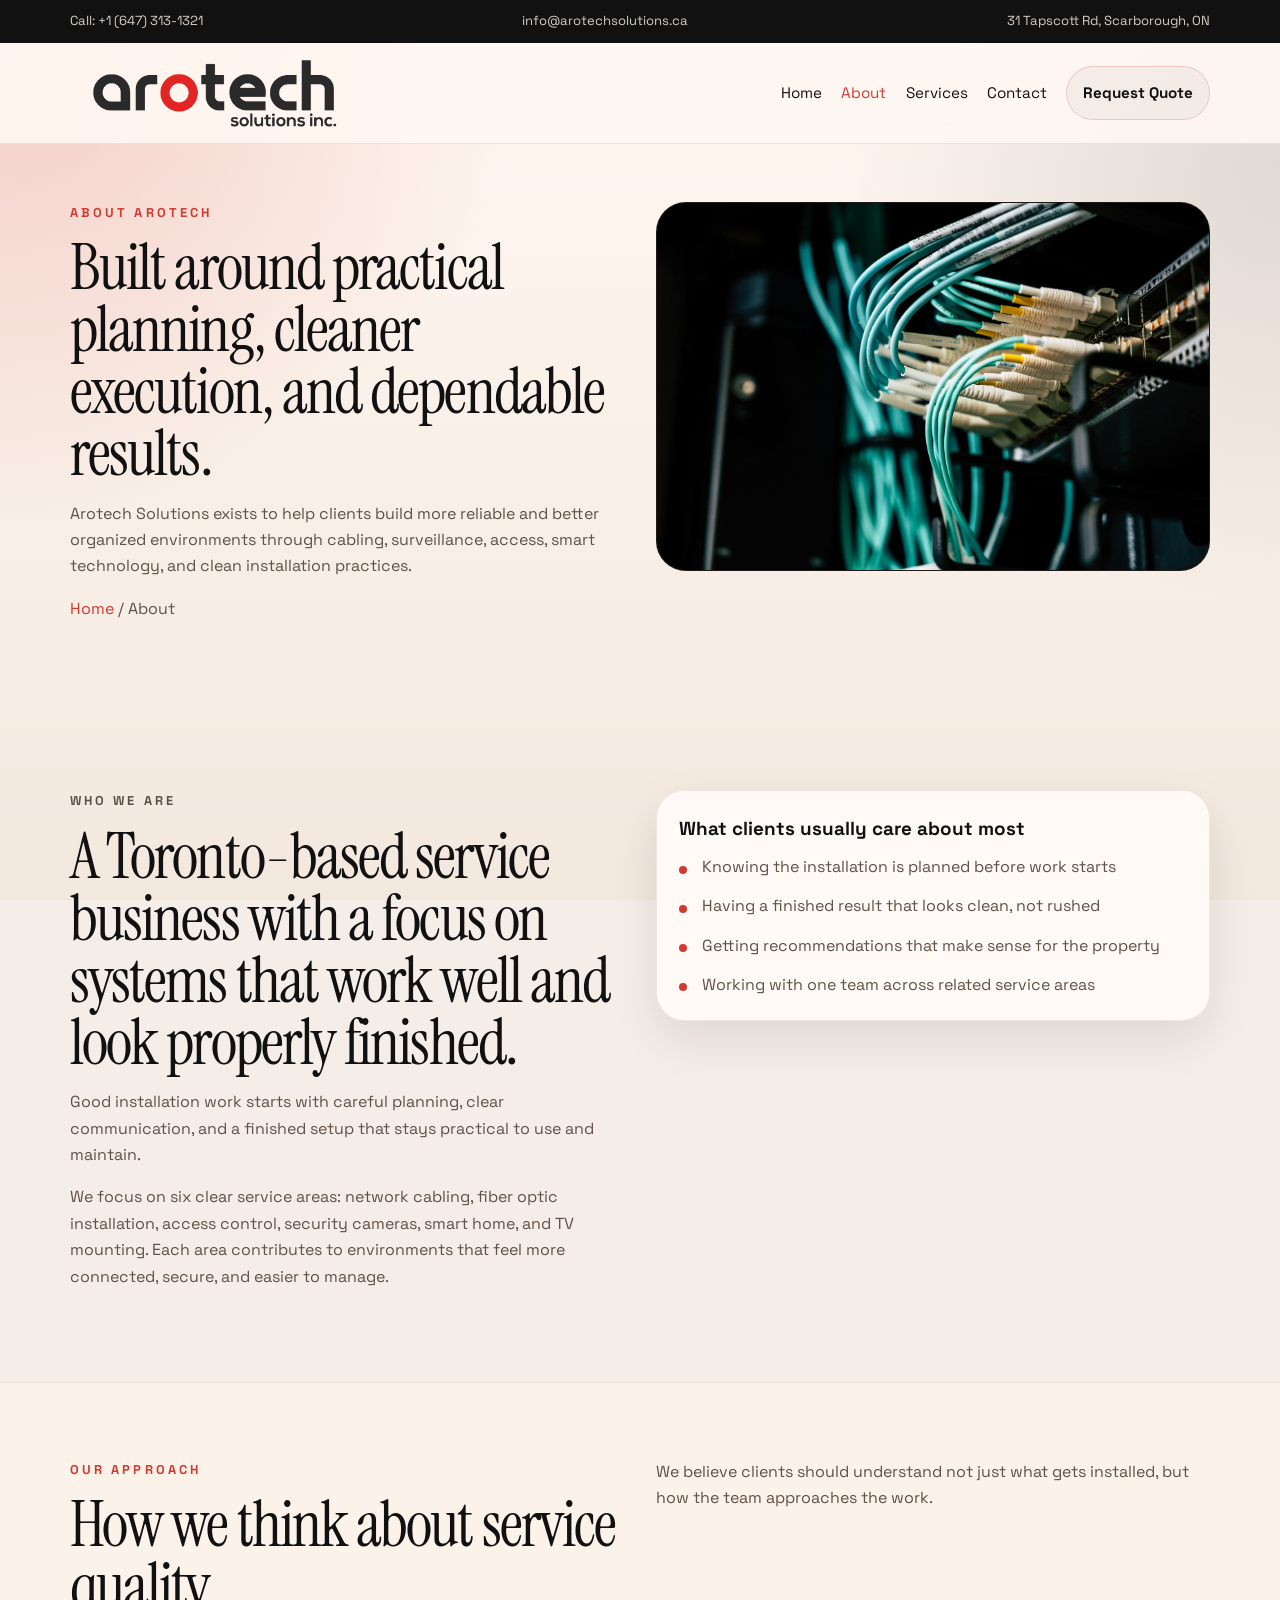
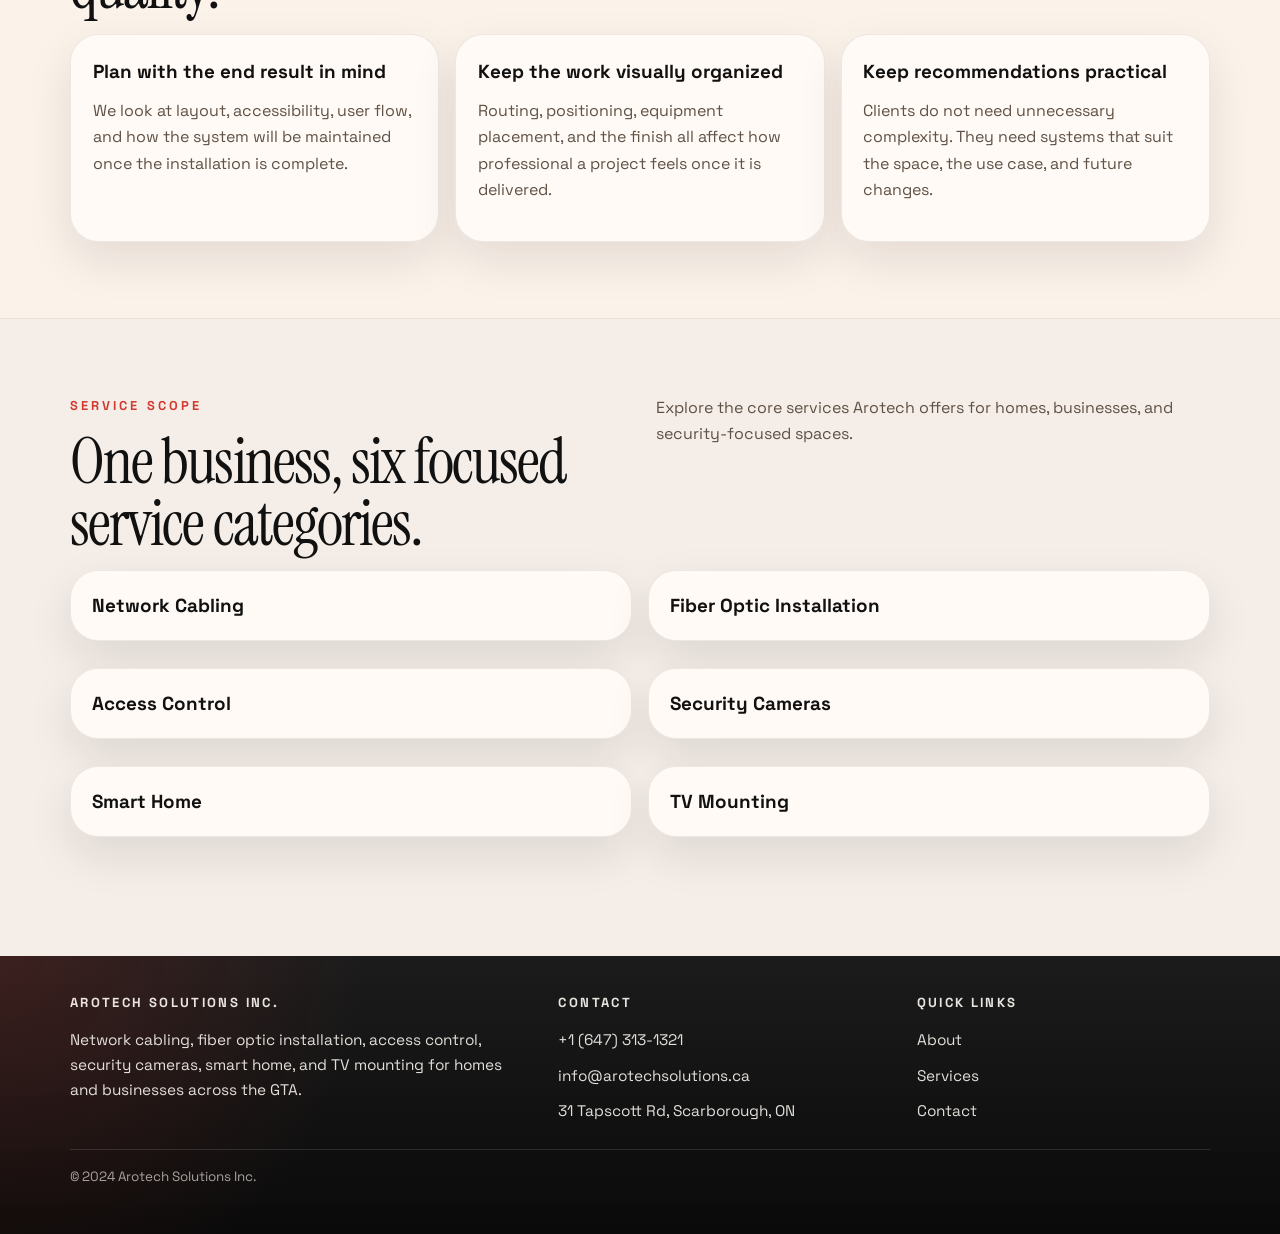
==== commit 963d8dba: "Update site branding and features: remove SurgeXlabs attribution, set footer year to 2024, change th" ====
--- a/about.html
+++ b/about.html
@@ -140,7 +140,6 @@
         </div>
         <div class="container footer-bottom">
             <p>&copy; <span id="year"></span> Arotech Solutions Inc.</p>
-            <p class="footer-credit">Developed by <a href="https://surgexlabs.ca/" target="_blank" rel="noreferrer">SurgeXlabs</a></p>
         </div>
     </footer>
     <script src="/assets/js/main.js"></script>
--- a/assets/css/styles.css
+++ b/assets/css/styles.css
@@ -6,17 +6,17 @@
     --ink: #111111;
     --muted: #5f5146;
     --line: rgba(17, 17, 17, 0.1);
-    --accent: #f06a22;
-    --accent-strong: #cc520d;
-    --accent-soft: #ffe2cf;
-    --accent-warm: #ff9a56;
+    --accent: #d13a30;
+    --accent-strong: #8b2424;
+    --accent-soft: #ffcdd2;
+    --accent-warm: #d13a30;
     --utility-bg: #111111;
     --utility-text: rgba(255, 248, 242, 0.82);
     --header-bg: rgba(255, 248, 242, 0.9);
-    --header-border: rgba(240, 106, 34, 0.14);
+    --header-border: rgba(209, 58, 48, 0.14);
     --panel-border: rgba(22, 24, 22, 0.08);
     --panel-shadow-strong: 0 20px 48px rgba(25, 29, 28, 0.09);
-    --site-bg-1: rgba(240, 106, 34, 0.24);
+    --site-bg-1: rgba(209, 58, 48, 0.24);
     --site-bg-2: rgba(17, 17, 17, 0.12);
     --site-bg-3-start: #fff8f2;
     --site-bg-3-end: #f3e8de;
@@ -24,7 +24,7 @@
     --hero-panel-end: rgba(255, 237, 222, 0.68);
     --hero-highlight-start: rgba(255, 248, 242, 0.98);
     --hero-highlight-end: rgba(255, 230, 212, 0.9);
-    --hero-highlight-stripe-end: #ffb27e;
+    --hero-highlight-stripe-end: #d13a30;
     --hero-media-bg: #201b18;
     --figcaption-bg: rgba(255, 253, 248, 0.9);
     --signal-primary-bg: #fff4ea;
@@ -34,7 +34,7 @@
     --input-bg: #fff;
     --contact-gradient-start: #fffaf5;
     --contact-gradient-end: #ffe7d6;
-    --footer-bg: radial-gradient(circle at top left, rgba(240, 106, 34, 0.18), transparent 28%), linear-gradient(180deg, rgba(23, 23, 23, 0.98), rgba(10, 10, 10, 1));
+    --footer-bg: radial-gradient(circle at top left, rgba(209, 58, 48, 0.18), transparent 28%), linear-gradient(180deg, rgba(23, 23, 23, 0.98), rgba(10, 10, 10, 1));
     --footer-text: rgba(255, 251, 245, 0.9);
     --footer-heading: rgba(255, 251, 245, 0.62);
     --footer-link: rgba(255, 251, 245, 0.88);
@@ -54,17 +54,17 @@
     --ink: #f5eee7;
     --muted: #bcae9f;
     --line: rgba(255, 255, 255, 0.1);
-    --accent: #ff8b3d;
-    --accent-strong: #d66217;
-    --accent-soft: rgba(255, 139, 61, 0.14);
-    --accent-warm: #ffab72;
+    --accent: #ef5350;
+    --accent-strong: #c62828;
+    --accent-soft: rgba(244, 67, 54, 0.14);
+    --accent-warm: #ef5350;
     --utility-bg: #090909;
     --utility-text: rgba(245, 238, 231, 0.8);
     --header-bg: rgba(17, 17, 20, 0.9);
-    --header-border: rgba(255, 139, 61, 0.2);
+    --header-border: rgba(209, 58, 48, 0.2);
     --panel-border: rgba(255, 255, 255, 0.08);
     --panel-shadow-strong: 0 20px 48px rgba(0, 0, 0, 0.28);
-    --site-bg-1: rgba(255, 139, 61, 0.14);
+    --site-bg-1: rgba(209, 58, 48, 0.14);
     --site-bg-2: rgba(255, 255, 255, 0.06);
     --site-bg-3-start: #17171a;
     --site-bg-3-end: #0d0d0f;
@@ -72,17 +72,17 @@
     --hero-panel-end: rgba(18, 18, 21, 0.96);
     --hero-highlight-start: rgba(28, 28, 32, 0.98);
     --hero-highlight-end: rgba(23, 23, 27, 0.94);
-    --hero-highlight-stripe-end: #ffab72;
+    --hero-highlight-stripe-end: #ef5350;
     --hero-media-bg: #0d0d0f;
     --figcaption-bg: rgba(22, 22, 26, 0.92);
-    --signal-primary-bg: rgba(255, 139, 61, 0.1);
+    --signal-primary-bg: rgba(209, 58, 48, 0.1);
     --signal-dark-bg: #0c0c0d;
     --signal-dark-text: rgba(245, 238, 231, 0.72);
     --tag-bg: rgba(255, 255, 255, 0.08);
     --input-bg: #111114;
     --contact-gradient-start: #18181c;
     --contact-gradient-end: #111114;
-    --footer-bg: radial-gradient(circle at top left, rgba(255, 139, 61, 0.14), transparent 28%), linear-gradient(180deg, rgba(10, 10, 12, 0.98), rgba(5, 5, 6, 1));
+    --footer-bg: radial-gradient(circle at top left, rgba(209, 58, 48, 0.14), transparent 28%), linear-gradient(180deg, rgba(10, 10, 12, 0.98), rgba(5, 5, 6, 1));
     --footer-text: rgba(245, 238, 231, 0.9);
     --footer-heading: rgba(245, 238, 231, 0.58);
     --footer-link: rgba(245, 238, 231, 0.84);
@@ -214,7 +214,7 @@
 }
 
 body[data-theme="dark"] .brand img {
-    mix-blend-mode: screen;
+    filter: brightness(0) invert(1);
 }
 
 .site-nav {
@@ -269,18 +269,18 @@
 }
 
 .button:hover {
-    background: linear-gradient(135deg, #ff7b2d, var(--accent));
-    box-shadow: 0 10px 24px rgba(240, 106, 34, 0.16);
+    background: linear-gradient(135deg, #d13a30, var(--accent));
+    box-shadow: 0 10px 24px rgba(209, 58, 48, 0.16);
 }
 
 .button-ghost {
     background: rgba(17, 17, 17, 0.04);
     color: var(--ink);
-    border-color: rgba(240, 106, 34, 0.2);
+    border-color: rgba(209, 58, 48, 0.2);
 }
 
 .button-ghost:hover {
-    background: rgba(240, 106, 34, 0.1);
+    background: rgba(209, 58, 48, 0.1);
 }
 
 .button-small {
@@ -292,34 +292,28 @@
     display: inline-flex;
     align-items: center;
     justify-content: center;
-    gap: 0.55rem;
-    min-height: 44px;
-    padding: 0.72rem 1rem;
+    width: 40px;
+    height: 40px;
+    padding: 0;
     border: 1px solid var(--line);
-    border-radius: 999px;
+    border-radius: 50%;
     background: transparent;
     color: var(--ink);
     font: inherit;
-    font-weight: 600;
+    font-size: 1.15rem;
     cursor: pointer;
+    flex-shrink: 0;
 }
 
 .theme-toggle:hover {
     background: var(--accent-soft);
-    box-shadow: 0 10px 24px rgba(240, 106, 34, 0.12);
+    box-shadow: 0 6px 18px rgba(209, 58, 48, 0.14);
 }
 
 .theme-toggle-icon {
-    display: inline-flex;
-    align-items: center;
-    justify-content: center;
-    width: 1.1rem;
-    height: 1.1rem;
-    border-radius: 50%;
-    background: linear-gradient(135deg, var(--accent), var(--accent-strong));
-    color: #fff;
-    font-size: 0.72rem;
+    display: block;
     line-height: 1;
+    font-style: normal;
 }
 
 .text-link {
@@ -862,7 +856,7 @@
 .mini-link-card:hover,
 .page-hero-media:hover {
     box-shadow: var(--panel-shadow-strong);
-    border-color: rgba(240, 106, 34, 0.24);
+    border-color: rgba(209, 58, 48, 0.24);
 }
 
 @media (prefers-reduced-motion: reduce) {
@@ -932,8 +926,8 @@
     }
 
     .theme-toggle {
-        justify-content: flex-start;
-        width: 100%;
+        width: 40px;
+        justify-content: center;
     }
 
     .site-nav.is-open {
